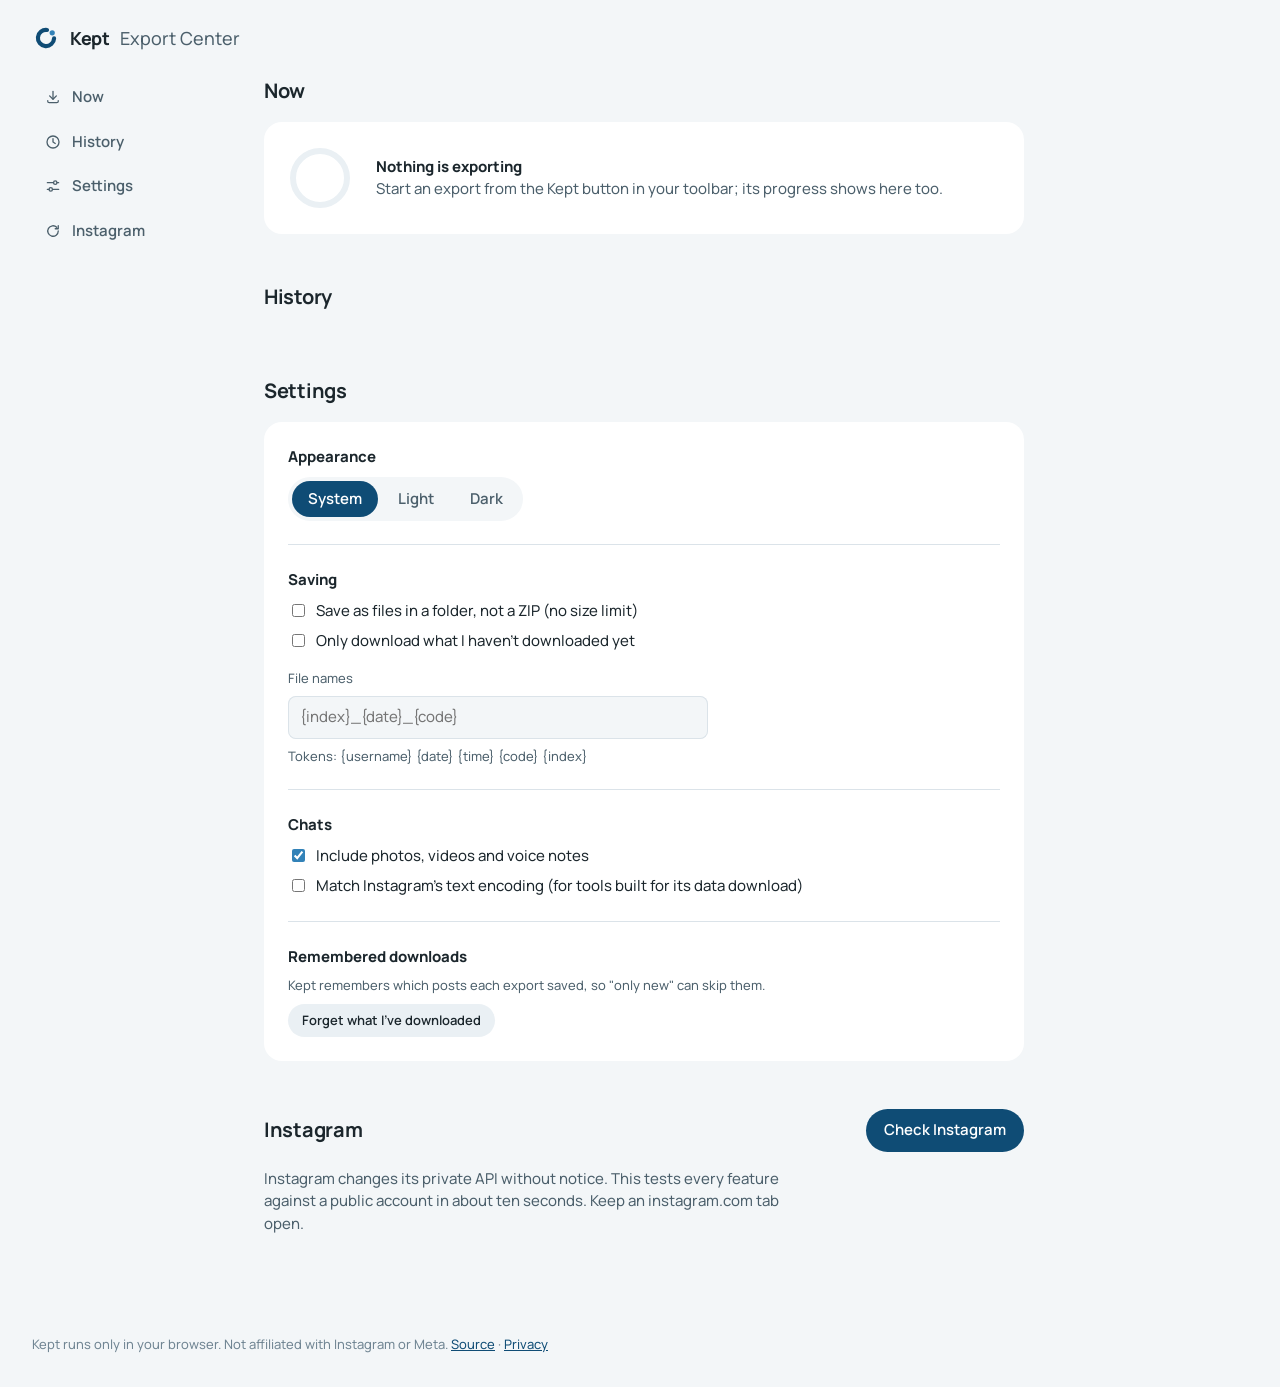
==== center.html @ 8fc308d4 "Release v4.0.0: Kept — new name, redesigned popup, Export Center IG Exporter is now Kept.  - Rename " ====
<!DOCTYPE html>
<html lang="en">
<head>
  <meta charset="UTF-8" />
  <meta name="viewport" content="width=device-width, initial-scale=1" />
  <title>Export Center · Kept</title>
  <link rel="icon" href="icons/icon32.png" />
  <link rel="stylesheet" href="styles/tokens.css" />
  <link rel="stylesheet" href="styles/center.css" />
</head>
<body>
  <header class="top">
    <svg class="logo" viewBox="0 0 256 256" aria-hidden="true"><use href="icons/ui.svg#mark" /></svg>
    <span class="brand">Kept</span>
    <span class="page-name">Export Center</span>
    <span class="version" id="version"></span>
  </header>

  <div class="layout">
    <nav class="side" aria-label="Sections">
      <a href="#now"><svg class="icon" aria-hidden="true"><use href="icons/ui.svg#download" /></svg>Now</a>
      <a href="#history"><svg class="icon" aria-hidden="true"><use href="icons/ui.svg#clock" /></svg>History</a>
      <a href="#settings"><svg class="icon" aria-hidden="true"><use href="icons/ui.svg#sliders" /></svg>Settings</a>
      <a href="#instagram"><svg class="icon" aria-hidden="true"><use href="icons/ui.svg#refresh" /></svg>Instagram</a>
    </nav>

    <main>
      <section id="now" aria-labelledby="nowTitle">
        <h1 id="nowTitle">Now</h1>
        <div class="card now" aria-live="polite">
          <div class="ring" id="nowRing" aria-hidden="true">
            <svg viewBox="0 0 64 64"><circle class="ring-track" cx="32" cy="32" r="27" /><circle class="ring-fill" cx="32" cy="32" r="27" pathLength="100" /></svg>
          </div>
          <div>
            <p class="now-label" id="nowLabel">Nothing is exporting</p>
            <p class="now-sub" id="nowSub">Start an export from the Kept button in your toolbar; its progress shows here too.</p>
          </div>
        </div>
      </section>

      <section id="history" aria-labelledby="historyTitle">
        <div class="section-head">
          <h1 id="historyTitle">History</h1>
          <button id="clearHistory" class="btn-ghost" hidden>Clear history</button>
        </div>
        <ul class="history" id="historyList"></ul>
        <div class="empty" id="historyEmpty" hidden>
          <svg class="icon" aria-hidden="true"><use href="icons/ui.svg#folder" /></svg>
          <p><b>No exports yet.</b> Everything you save with Kept is listed here, with a shortcut to its folder.</p>
        </div>
      </section>

      <section id="settings" aria-labelledby="settingsTitle">
        <h1 id="settingsTitle">Settings</h1>
        <div class="card settings">
          <div class="setting">
            <p class="setting-name" id="themeLabel">Appearance</p>
            <div class="segmented" role="radiogroup" aria-labelledby="themeLabel">
              <label><input type="radio" name="theme" value="system" checked /> <span>System</span></label>
              <label><input type="radio" name="theme" value="light" /> <span>Light</span></label>
              <label><input type="radio" name="theme" value="dark" /> <span>Dark</span></label>
            </div>
          </div>
          <div class="setting">
            <p class="setting-name">Saving</p>
            <label class="check"><input type="checkbox" id="sFolder" /> <span>Save as files in a folder, not a ZIP (no size limit)</span></label>
            <label class="check"><input type="checkbox" id="sOnlyNew" /> <span>Only download what I haven't downloaded yet</span></label>
            <label class="field-label" for="sPattern">File names</label>
            <input type="text" id="sPattern" placeholder="{index}_{date}_{code}" spellcheck="false" autocomplete="off" />
            <p class="hint">Tokens: {username} {date} {time} {code} {index}</p>
          </div>
          <div class="setting">
            <p class="setting-name">Chats</p>
            <label class="check"><input type="checkbox" id="sMedia" checked /> <span>Include photos, videos and voice notes</span></label>
            <label class="check"><input type="checkbox" id="sEncoding" /> <span>Match Instagram's text encoding (for tools built for its data download)</span></label>
          </div>
          <div class="setting">
            <p class="setting-name">Remembered downloads</p>
            <p class="hint" id="seenInfo">Kept remembers which posts each export saved, so "only new" can skip them.</p>
            <button id="forgetSeen" class="btn-ghost">Forget what I've downloaded</button>
          </div>
        </div>
      </section>

      <section id="instagram" aria-labelledby="igTitle">
        <div class="section-head">
          <h1 id="igTitle">Instagram</h1>
          <button id="runCheck" class="btn-primary">Check Instagram</button>
        </div>
        <p class="lead">Instagram changes its private API without notice. This tests every feature against a public account in about ten seconds. Keep an instagram.com tab open.</p>
        <ul class="checks" id="checkList"></ul>
        <p class="hint" id="checkSummary"></p>
      </section>
    </main>
  </div>

  <footer class="foot">Kept runs only in your browser. Not affiliated with Instagram or Meta. <a href="https://github.com/shakibbinkabir/kept" target="_blank" rel="noopener">Source</a> · <a href="https://github.com/shakibbinkabir/kept/blob/main/PRIVACY.md" target="_blank" rel="noopener">Privacy</a></footer>

  <div class="toast" id="toast" role="status"></div>
  <script src="center.js"></script>
</body>
</html>
---- styles/tokens.css ----
/* Kept design tokens: colour, type, spacing, corners, shadows and motion.
   Light and dark follow the system; data-theme="light" | "dark" on <html> forces one.
   Brand palette "Ink & sky": #1B262C ink, #0F4C75 deep, #3282B8 sky, #BBE1FA ice. */

@font-face {
  font-family: "Manrope";
  src: url("../fonts/manrope-latin.woff2") format("woff2");
  font-weight: 200 800;
  font-display: swap;
  unicode-range: U+0000-00FF, U+0131, U+0152-0153, U+02BB-02BC, U+02C6, U+02DA, U+02DC, U+0304, U+0308, U+0329, U+2000-206F, U+20AC, U+2122, U+2191, U+2193, U+2212, U+2215, U+FEFF, U+FFFD;
}
@font-face {
  font-family: "Manrope";
  src: url("../fonts/manrope-latin-ext.woff2") format("woff2");
  font-weight: 200 800;
  font-display: swap;
  unicode-range: U+0100-02BA, U+02BD-02C5, U+02C7-02CC, U+02CE-02D7, U+02DD-02FF, U+1D00-1DBF, U+1E00-1E9F, U+1EF2-1EFF, U+2020, U+20A0-20AB, U+20AD-20C0, U+2113, U+2C60-2C7F, U+A720-A7FF;
}

:root {
  /* Brand */
  --ink: #1b262c;
  --deep: #0f4c75;
  --sky: #3282b8;
  --ice: #bbe1fa;

  /* Type: one family; other scripts fall back to the system font */
  --font: "Manrope", system-ui, -apple-system, "Segoe UI", Roboto, sans-serif;
  --font-mono: ui-monospace, "SF Mono", "Cascadia Code", Consolas, monospace;
  --text-xs: 10px;
  --text-sm: 11px;
  --text-md: 13px;
  --text-lg: 15px;
  --text-xl: 20px;
  --text-2xl: 28px;
  --weight-regular: 450;
  --weight-medium: 600;
  --weight-bold: 750;
  --tracking-tight: -0.015em;

  /* Spacing: a 4 px grid */
  --space-1: 4px;
  --space-2: 8px;
  --space-3: 12px;
  --space-4: 16px;
  --space-5: 24px;
  --space-6: 32px;
  --space-7: 48px;

  /* Corners: round, like the mark */
  --radius-sm: 8px;
  --radius: 12px;
  --radius-lg: 18px;
  --radius-full: 999px;

  /* Motion */
  --ease: cubic-bezier(0.2, 0, 0, 1);
  --ease-out: cubic-bezier(0.16, 1, 0.3, 1);
  --ease-spring: cubic-bezier(0.34, 1.56, 0.64, 1);
  --dur-fast: 120ms;
  --dur: 200ms;
  --dur-slow: 360ms;

  /* Light theme */
  color-scheme: light;
  --bg: #f3f6f8;
  --surface: #ffffff;
  --surface-2: #eaf0f4;
  --border: #dbe3e9;
  --border-strong: #c3d0d9;
  --text: #1b262c;
  --text-dim: #4b5f6b;
  --text-faint: #6f8492;
  --accent: #0f4c75;
  --accent-hover: #0b3c5d;
  --accent-soft: rgba(50, 130, 184, 0.12);
  --on-accent: #ffffff;
  --focus: #3282b8;
  --danger: #b8334a;
  --danger-soft: rgba(184, 51, 74, 0.08);
  --success: #1d7f55;
  --warning: #96600a;
  --shadow-1: 0 1px 2px rgba(27, 38, 44, 0.06), 0 1px 1px rgba(27, 38, 44, 0.04);
  --shadow-2: 0 10px 30px rgba(27, 38, 44, 0.1), 0 2px 6px rgba(27, 38, 44, 0.06);
}

@media (prefers-color-scheme: dark) {
  :root:not([data-theme="light"]) {
    color-scheme: dark;
    --bg: #10181d;
    --surface: #1b262c;
    --surface-2: #223139;
    --border: #2a3943;
    --border-strong: #3a4d59;
    --text: #e6f1f7;
    --text-dim: #a1b5c1;
    --text-faint: #71899a;
    --accent: #bbe1fa;
    --accent-hover: #d4edfd;
    --accent-soft: rgba(187, 225, 250, 0.1);
    --on-accent: #1b262c;
    --focus: #3282b8;
    --danger: #ff8a99;
    --danger-soft: rgba(255, 138, 153, 0.1);
    --success: #5fd3a5;
    --warning: #f0c35a;
    --shadow-1: 0 1px 2px rgba(0, 0, 0, 0.3);
    --shadow-2: 0 12px 32px rgba(0, 0, 0, 0.4), 0 2px 6px rgba(0, 0, 0, 0.3);
  }
}
:root[data-theme="dark"] {
  color-scheme: dark;
  --bg: #10181d;
  --surface: #1b262c;
  --surface-2: #223139;
  --border: #2a3943;
  --border-strong: #3a4d59;
  --text: #e6f1f7;
  --text-dim: #a1b5c1;
  --text-faint: #71899a;
  --accent: #bbe1fa;
  --accent-hover: #d4edfd;
  --accent-soft: rgba(187, 225, 250, 0.1);
  --on-accent: #1b262c;
  --focus: #3282b8;
  --danger: #ff8a99;
  --danger-soft: rgba(255, 138, 153, 0.1);
  --success: #5fd3a5;
  --warning: #f0c35a;
  --shadow-1: 0 1px 2px rgba(0, 0, 0, 0.3);
  --shadow-2: 0 12px 32px rgba(0, 0, 0, 0.4), 0 2px 6px rgba(0, 0, 0, 0.3);
}

@media (prefers-reduced-motion: reduce) {
  :root {
    --dur-fast: 0ms;
    --dur: 0ms;
    --dur-slow: 0ms;
  }
}
---- styles/center.css ----
/* Kept Export Center. Built on styles/tokens.css. */
* { box-sizing: border-box; }
[hidden] { display: none !important; }
html { scroll-behavior: smooth; }
body { margin: 0; background: var(--bg); color: var(--text); font: var(--weight-regular) 15px / 1.5 var(--font); -webkit-font-smoothing: antialiased; }
:focus-visible { outline: 2px solid var(--focus); outline-offset: 2px; border-radius: var(--radius-sm); }
.icon { width: 18px; height: 18px; flex-shrink: 0; }
a { color: var(--accent); }
h1 { margin: 0; font-size: var(--text-xl); letter-spacing: var(--tracking-tight); }
p { margin: 0; }

.top { display: flex; align-items: center; gap: 10px; padding: var(--space-5) var(--space-6); }
.logo { width: 28px; height: 28px; color: var(--accent); }
.brand { font-weight: var(--weight-bold); font-size: 18px; letter-spacing: var(--tracking-tight); }
.page-name { color: var(--text-dim); font-size: 18px; }
.version { margin-left: auto; color: var(--text-faint); font-size: var(--text-sm); font-variant-numeric: tabular-nums; }

.layout { display: grid; grid-template-columns: 200px minmax(0, 760px); gap: var(--space-6); padding: 0 var(--space-6) var(--space-7); }
.side { position: sticky; top: var(--space-5); align-self: start; display: grid; gap: 2px; }
.side a { display: flex; align-items: center; gap: 10px; padding: 10px 12px; border-radius: var(--radius); color: var(--text-dim); text-decoration: none; font-weight: var(--weight-medium); transition: background var(--dur) var(--ease), color var(--dur) var(--ease); }
.side a:hover, .side a.on { background: var(--surface); color: var(--text); }
.side a.on .icon { color: var(--accent); }
main { display: grid; gap: var(--space-7); }
section { scroll-margin-top: var(--space-5); animation: rise var(--dur-slow) var(--ease-out) both; }
section h1 { margin-bottom: var(--space-4); }
.section-head { display: flex; align-items: center; justify-content: space-between; gap: var(--space-4); margin-bottom: var(--space-4); }
.section-head h1 { margin: 0; }
.lead { color: var(--text-dim); max-width: 60ch; margin-bottom: var(--space-4); }
.hint { color: var(--text-dim); font-size: var(--text-md); }

.card { background: var(--surface); border-radius: var(--radius-lg); padding: var(--space-5); }
.now { display: flex; align-items: center; gap: var(--space-5); }
.now-label { font-weight: var(--weight-bold); font-size: var(--text-lg); }
.now-sub { color: var(--text-dim); }
.ring { width: 64px; height: 64px; flex-shrink: 0; }
.ring svg { width: 64px; height: 64px; transform: rotate(-90deg); }
.ring circle { fill: none; stroke-width: 6; }
.ring-track { stroke: var(--surface-2); }
.ring-fill { stroke: var(--accent); stroke-linecap: round; stroke-dasharray: 100; stroke-dashoffset: calc(100 - var(--p, 0)); transition: stroke-dashoffset var(--dur-slow) var(--ease-out); }
.ring.active .ring-fill { stroke-dasharray: 26 74; stroke-dashoffset: 0; animation: spin 1.1s linear infinite; transform-origin: 32px 32px; }
.ring.ok .ring-fill { stroke: var(--success); --p: 100; }
.ring.fail .ring-fill { stroke: var(--danger); --p: 100; }

.history { list-style: none; margin: 0; padding: 0; display: grid; gap: var(--space-2); }
.history li { display: grid; grid-template-columns: auto 1fr auto; align-items: center; gap: var(--space-4); padding: var(--space-3) var(--space-4); background: var(--surface); border-radius: var(--radius); animation: rise var(--dur) var(--ease-out) both; }
.history .kind { display: grid; place-items: center; width: 36px; height: 36px; border-radius: 50%; background: var(--accent-soft); color: var(--accent); }
.history .name { font-weight: var(--weight-medium); overflow: hidden; text-overflow: ellipsis; white-space: nowrap; }
.history .meta { color: var(--text-dim); font-size: var(--text-md); }
.history .acts { display: flex; gap: 6px; }
.empty { display: flex; gap: var(--space-3); align-items: flex-start; padding: var(--space-5); background: var(--surface); border-radius: var(--radius-lg); color: var(--text-dim); }
.empty .icon { color: var(--accent); width: 22px; height: 22px; }
.empty b { color: var(--text); }

.settings { display: grid; gap: var(--space-5); }
.setting { display: grid; gap: var(--space-2); justify-items: start; }
.setting + .setting { padding-top: var(--space-5); box-shadow: 0 -1px 0 var(--border); }
.setting-name { font-weight: var(--weight-bold); }
.check { display: flex; gap: var(--space-2); align-items: flex-start; color: var(--text); cursor: pointer; }
.check input { accent-color: var(--sky); margin-top: 4px; }
.field-label { color: var(--text-dim); font-size: var(--text-md); margin-top: var(--space-2); }
input[type="text"] { width: min(100%, 420px); background: var(--bg); color: var(--text); border: 0; border-radius: var(--radius-sm); padding: 10px 12px; font: inherit; box-shadow: inset 0 0 0 1px var(--border); outline: none; }
input[type="text"]:focus { box-shadow: inset 0 0 0 2px var(--focus); }
.segmented { display: inline-flex; gap: 4px; padding: 4px; background: var(--bg); border-radius: var(--radius-full); }
.segmented label { cursor: pointer; }
.segmented input { position: absolute; opacity: 0; pointer-events: none; }
.segmented span { display: block; padding: 7px 16px; border-radius: var(--radius-full); color: var(--text-dim); font-weight: var(--weight-medium); transition: background var(--dur) var(--ease), color var(--dur) var(--ease); }
.segmented input:checked + span { background: var(--accent); color: var(--on-accent); }
.segmented input:focus-visible + span { outline: 2px solid var(--focus); outline-offset: 2px; }

.checks { list-style: none; margin: 0 0 var(--space-3); padding: 0; display: grid; gap: 4px; }
.checks li { display: flex; gap: var(--space-3); align-items: flex-start; padding: var(--space-3) var(--space-4); background: var(--surface); border-radius: var(--radius); }
.checks .dot { width: 10px; height: 10px; border-radius: 50%; background: var(--text-faint); margin-top: 7px; flex-shrink: 0; }
.checks .dot[data-state="running"] { background: var(--accent); animation: pulse 1.4s ease-in-out infinite; }
.checks .dot[data-state="ok"] { background: var(--success); }
.checks .dot[data-state="fail"] { background: var(--danger); }
.checks .detail { display: block; color: var(--text-dim); font-size: var(--text-md); word-break: break-word; }

.btn-primary, .btn-ghost { display: inline-flex; align-items: center; gap: 6px; border: 0; cursor: pointer; font: inherit; font-weight: var(--weight-medium); border-radius: var(--radius-full); transition: background var(--dur) var(--ease), transform var(--dur-fast) var(--ease); }
.btn-primary { background: var(--accent); color: var(--on-accent); padding: 10px 18px; }
.btn-primary:hover:not(:disabled) { background: var(--accent-hover); }
.btn-primary:disabled { background: var(--surface-2); color: var(--text-faint); cursor: not-allowed; }
.btn-ghost { background: var(--surface-2); color: var(--text); padding: 7px 14px; font-size: var(--text-md); }
.btn-ghost:hover:not(:disabled) { background: var(--border); }
.btn-ghost:disabled { color: var(--text-faint); cursor: not-allowed; }
.btn-primary:active:not(:disabled), .btn-ghost:active:not(:disabled) { transform: scale(0.97); }

.foot { padding: var(--space-5) var(--space-6) var(--space-6); color: var(--text-faint); font-size: var(--text-md); }
.toast { position: fixed; bottom: 24px; left: 50%; transform: translateX(-50%) translateY(20px); background: var(--text); color: var(--bg); padding: 9px 16px; border-radius: var(--radius-full); font-weight: var(--weight-medium); opacity: 0; pointer-events: none; transition: opacity var(--dur) var(--ease), transform var(--dur) var(--ease-spring); }
.toast.show { opacity: 1; transform: translateX(-50%) translateY(0); }

@keyframes spin { to { transform: rotate(360deg); } }
@keyframes pulse { 50% { opacity: 0.45; } }
@keyframes rise { from { opacity: 0; transform: translateY(8px); } }
@media (max-width: 760px) {
  .top, .layout, .foot { padding-left: var(--space-4); padding-right: var(--space-4); }
  .layout { grid-template-columns: 1fr; gap: var(--space-4); }
  .side { position: static; grid-auto-flow: column; overflow-x: auto; }
  .history li { grid-template-columns: auto 1fr; }
  .history .acts { grid-column: 1 / -1; }
}
@media (prefers-reduced-motion: reduce) {
  html { scroll-behavior: auto; }
  *, *::before, *::after { animation-duration: 1ms !important; animation-iteration-count: 1 !important; transition-duration: 1ms !important; }
}
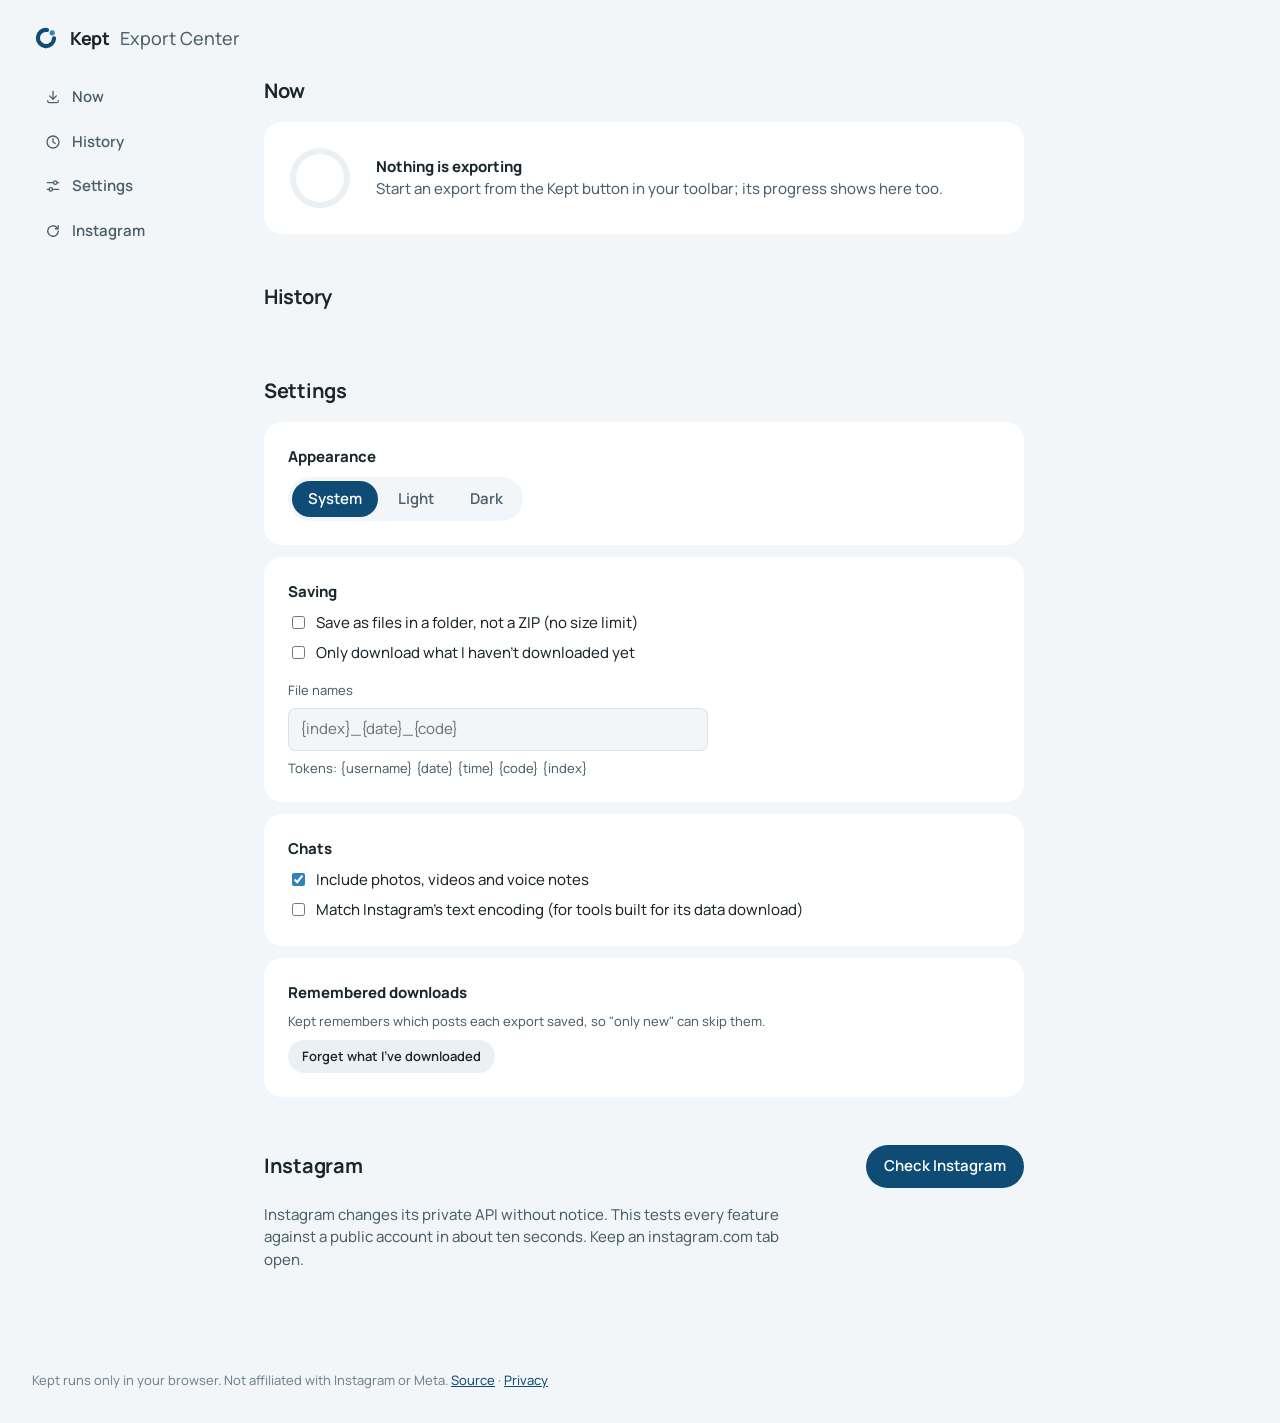
==== commit 05292d44: "Release v4.2.0: choose posts and highlights, offline gallery, name preview Pick before you export.  " ====
--- a/center.html
+++ b/center.html
@@ -52,8 +52,8 @@
 
       <section id="settings" aria-labelledby="settingsTitle">
         <h1 id="settingsTitle">Settings</h1>
-        <div class="card settings">
-          <div class="setting">
+        <div class="settings">
+          <div class="card setting">
             <p class="setting-name" id="themeLabel">Appearance</p>
             <div class="segmented" role="radiogroup" aria-labelledby="themeLabel">
               <label><input type="radio" name="theme" value="system" checked /> <span>System</span></label>
@@ -61,20 +61,21 @@
               <label><input type="radio" name="theme" value="dark" /> <span>Dark</span></label>
             </div>
           </div>
-          <div class="setting">
+          <div class="card setting">
             <p class="setting-name">Saving</p>
             <label class="check"><input type="checkbox" id="sFolder" /> <span>Save as files in a folder, not a ZIP (no size limit)</span></label>
             <label class="check"><input type="checkbox" id="sOnlyNew" /> <span>Only download what I haven't downloaded yet</span></label>
             <label class="field-label" for="sPattern">File names</label>
             <input type="text" id="sPattern" placeholder="{index}_{date}_{code}" spellcheck="false" autocomplete="off" />
             <p class="hint">Tokens: {username} {date} {time} {code} {index}</p>
+            <p class="preview" id="patternPreview" aria-live="polite"></p>
           </div>
-          <div class="setting">
+          <div class="card setting">
             <p class="setting-name">Chats</p>
             <label class="check"><input type="checkbox" id="sMedia" checked /> <span>Include photos, videos and voice notes</span></label>
             <label class="check"><input type="checkbox" id="sEncoding" /> <span>Match Instagram's text encoding (for tools built for its data download)</span></label>
           </div>
-          <div class="setting">
+          <div class="card setting">
             <p class="setting-name">Remembered downloads</p>
             <p class="hint" id="seenInfo">Kept remembers which posts each export saved, so "only new" can skip them.</p>
             <button id="forgetSeen" class="btn-ghost">Forget what I've downloaded</button>
@@ -97,6 +98,6 @@
   <footer class="foot">Kept runs only in your browser. Not affiliated with Instagram or Meta. <a href="https://github.com/shakibbinkabir/kept" target="_blank" rel="noopener">Source</a> · <a href="https://github.com/shakibbinkabir/kept/blob/main/PRIVACY.md" target="_blank" rel="noopener">Privacy</a></footer>
 
   <div class="toast" id="toast" role="status"></div>
-  <script src="center.js"></script>
+  <script type="module" src="center.js"></script>
 </body>
 </html>
--- a/styles/center.css
+++ b/styles/center.css
@@ -51,9 +51,10 @@
 .empty .icon { color: var(--accent); width: 22px; height: 22px; }
 .empty b { color: var(--text); }
 
-.settings { display: grid; gap: var(--space-5); }
+.settings { display: grid; gap: var(--space-3); }
 .setting { display: grid; gap: var(--space-2); justify-items: start; }
-.setting + .setting { padding-top: var(--space-5); box-shadow: 0 -1px 0 var(--border); }
+.preview { font-size: var(--text-md); color: var(--text); background: var(--bg); border-radius: var(--radius-sm); padding: 8px 12px; overflow-wrap: anywhere; }
+.preview:empty { display: none; }
 .setting-name { font-weight: var(--weight-bold); }
 .check { display: flex; gap: var(--space-2); align-items: flex-start; color: var(--text); cursor: pointer; }
 .check input { accent-color: var(--sky); margin-top: 4px; }
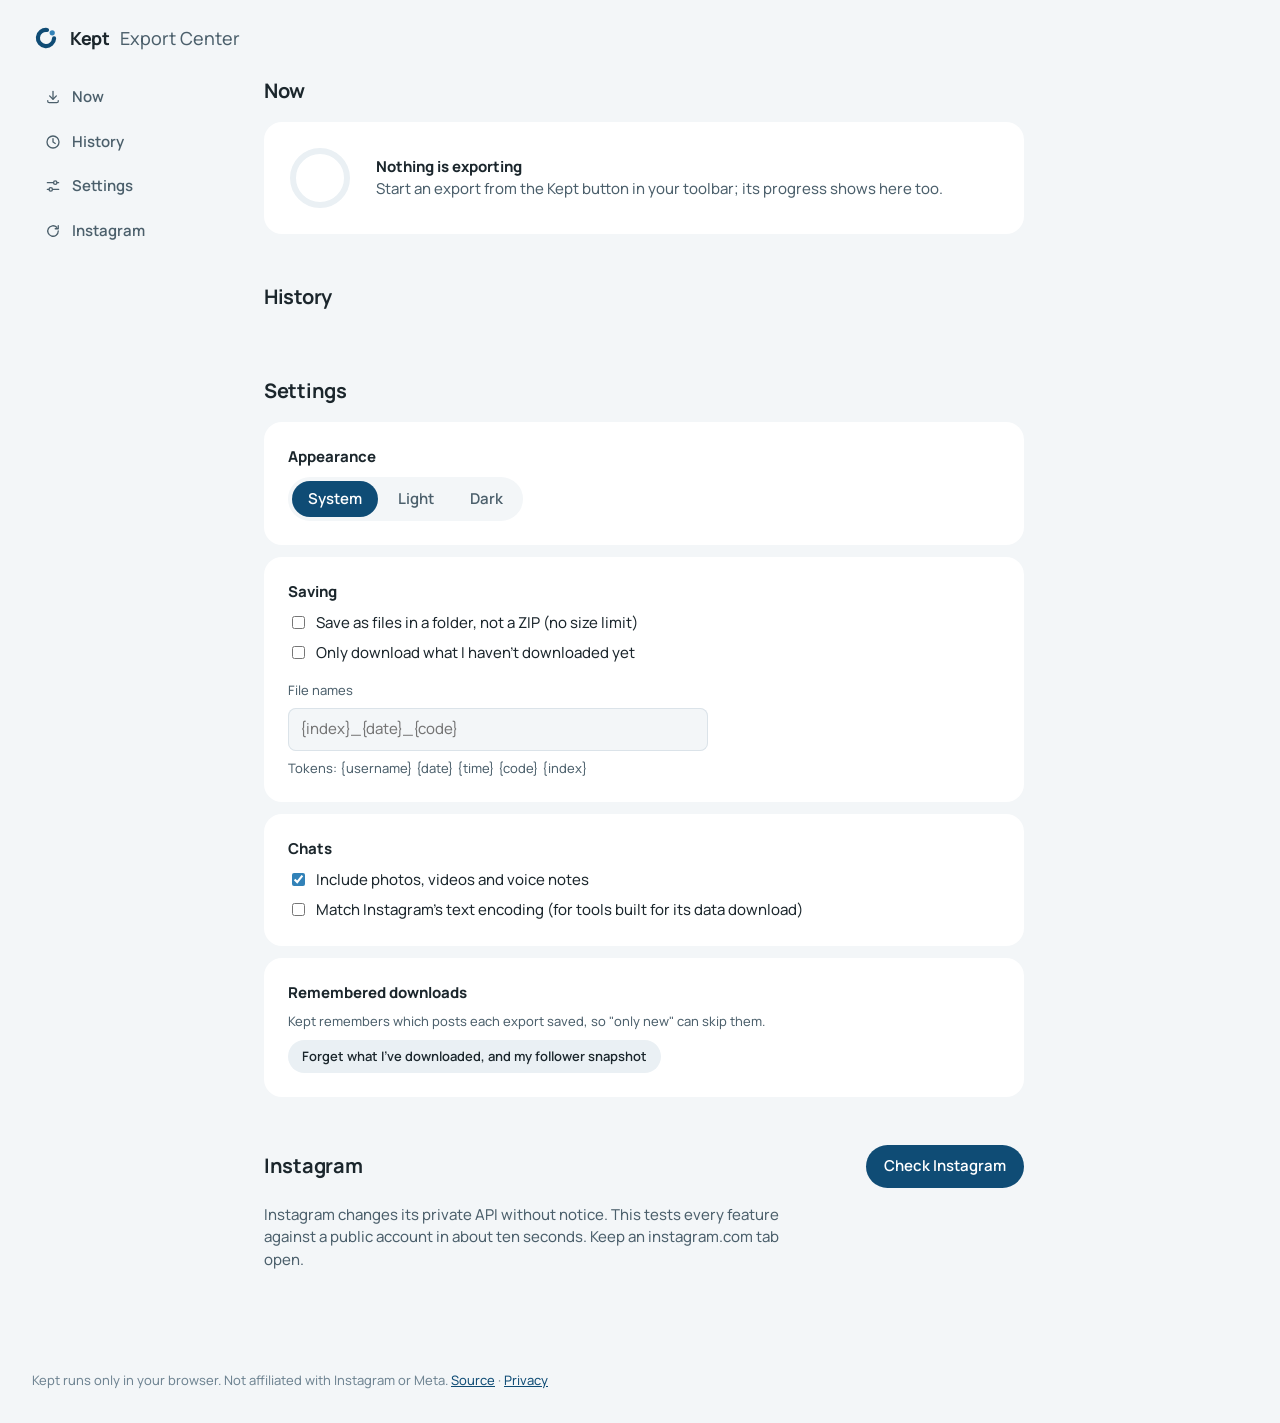
==== commit a7e5a3c5: "Release v4.6.0: followers and following CSV, snapshot comparison Your audience.  - src/audience.js +" ====
--- a/center.html
+++ b/center.html
@@ -78,7 +78,7 @@
           <div class="card setting">
             <p class="setting-name">Remembered downloads</p>
             <p class="hint" id="seenInfo">Kept remembers which posts each export saved, so "only new" can skip them.</p>
-            <button id="forgetSeen" class="btn-ghost">Forget what I've downloaded</button>
+            <button id="forgetSeen" class="btn-ghost">Forget what I've downloaded, and my follower snapshot</button>
           </div>
         </div>
       </section>
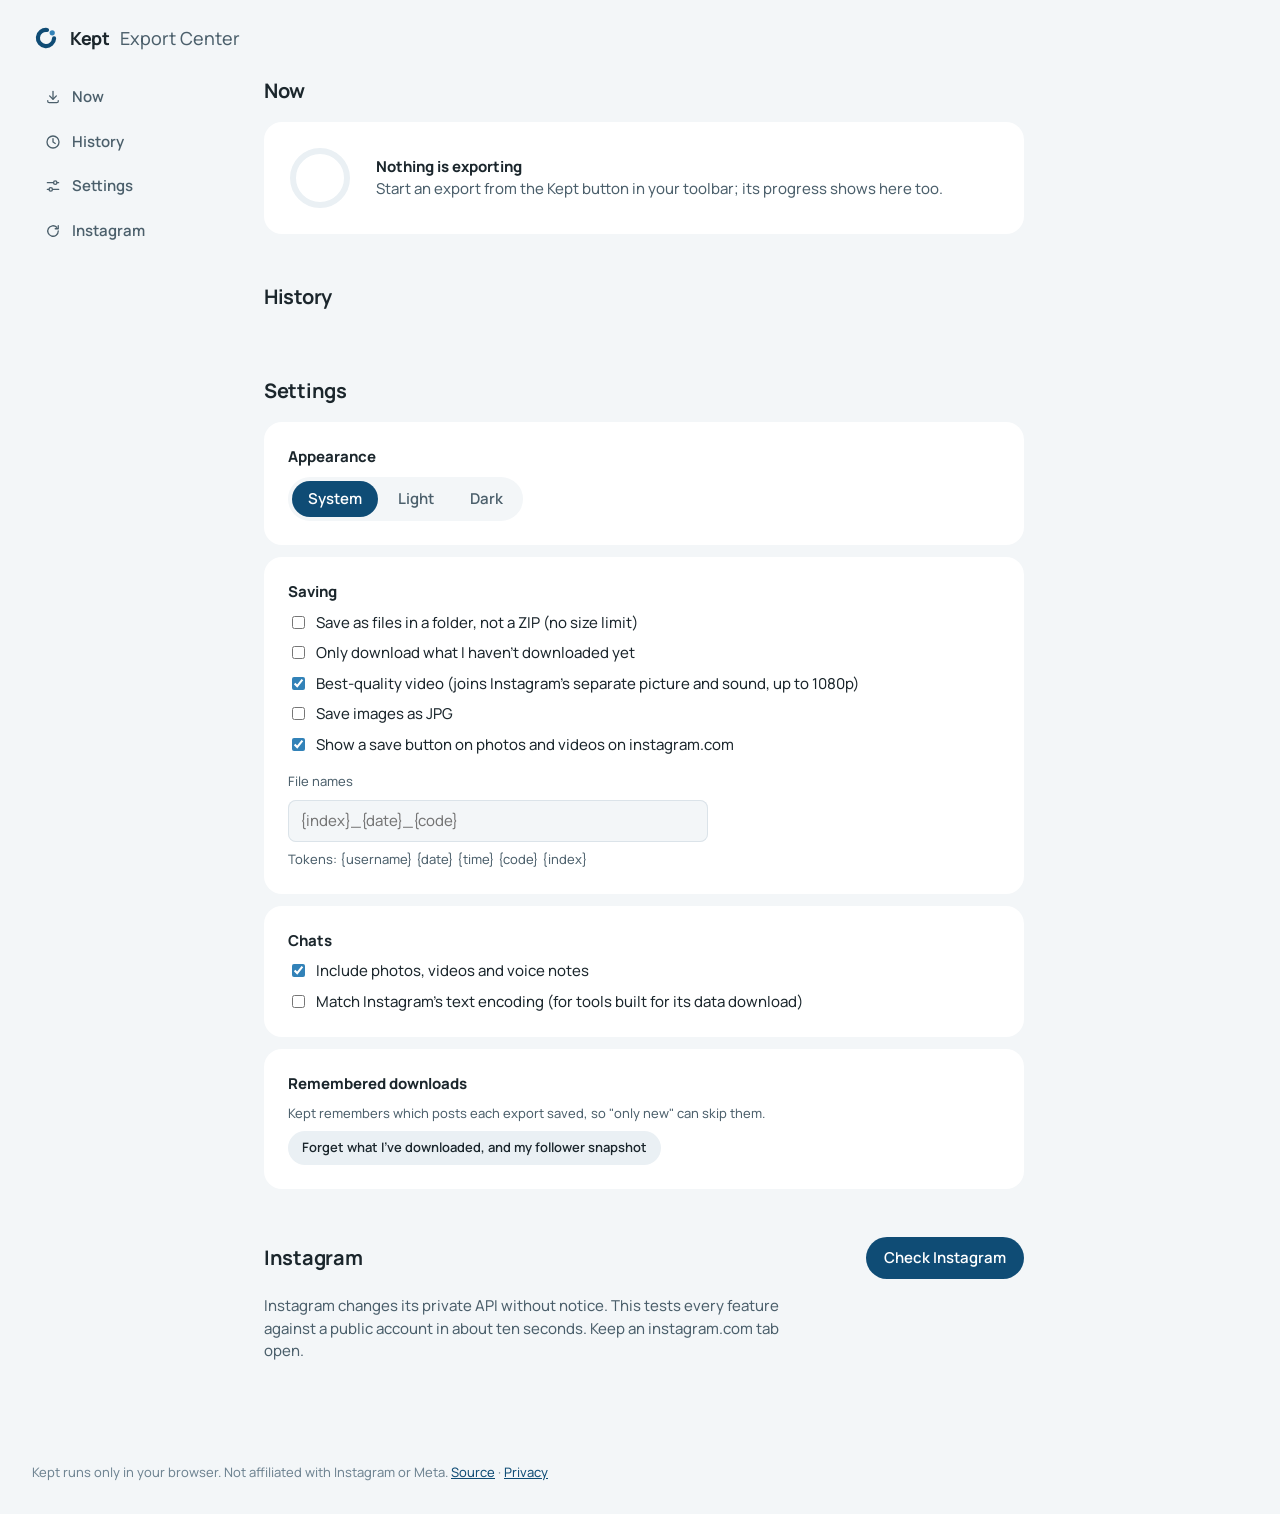
==== commit 694c9625: "Release v4.7.0: save button on instagram.com, best-quality video, JPG On Instagram itself.  - src/in" ====
--- a/center.html
+++ b/center.html
@@ -65,6 +65,9 @@
             <p class="setting-name">Saving</p>
             <label class="check"><input type="checkbox" id="sFolder" /> <span>Save as files in a folder, not a ZIP (no size limit)</span></label>
             <label class="check"><input type="checkbox" id="sOnlyNew" /> <span>Only download what I haven't downloaded yet</span></label>
+            <label class="check"><input type="checkbox" id="sBestVideo" checked /> <span>Best-quality video (joins Instagram's separate picture and sound, up to 1080p)</span></label>
+            <label class="check"><input type="checkbox" id="sJpg" /> <span>Save images as JPG</span></label>
+            <label class="check"><input type="checkbox" id="sInpage" checked /> <span>Show a save button on photos and videos on instagram.com</span></label>
             <label class="field-label" for="sPattern">File names</label>
             <input type="text" id="sPattern" placeholder="{index}_{date}_{code}" spellcheck="false" autocomplete="off" />
             <p class="hint">Tokens: {username} {date} {time} {code} {index}</p>
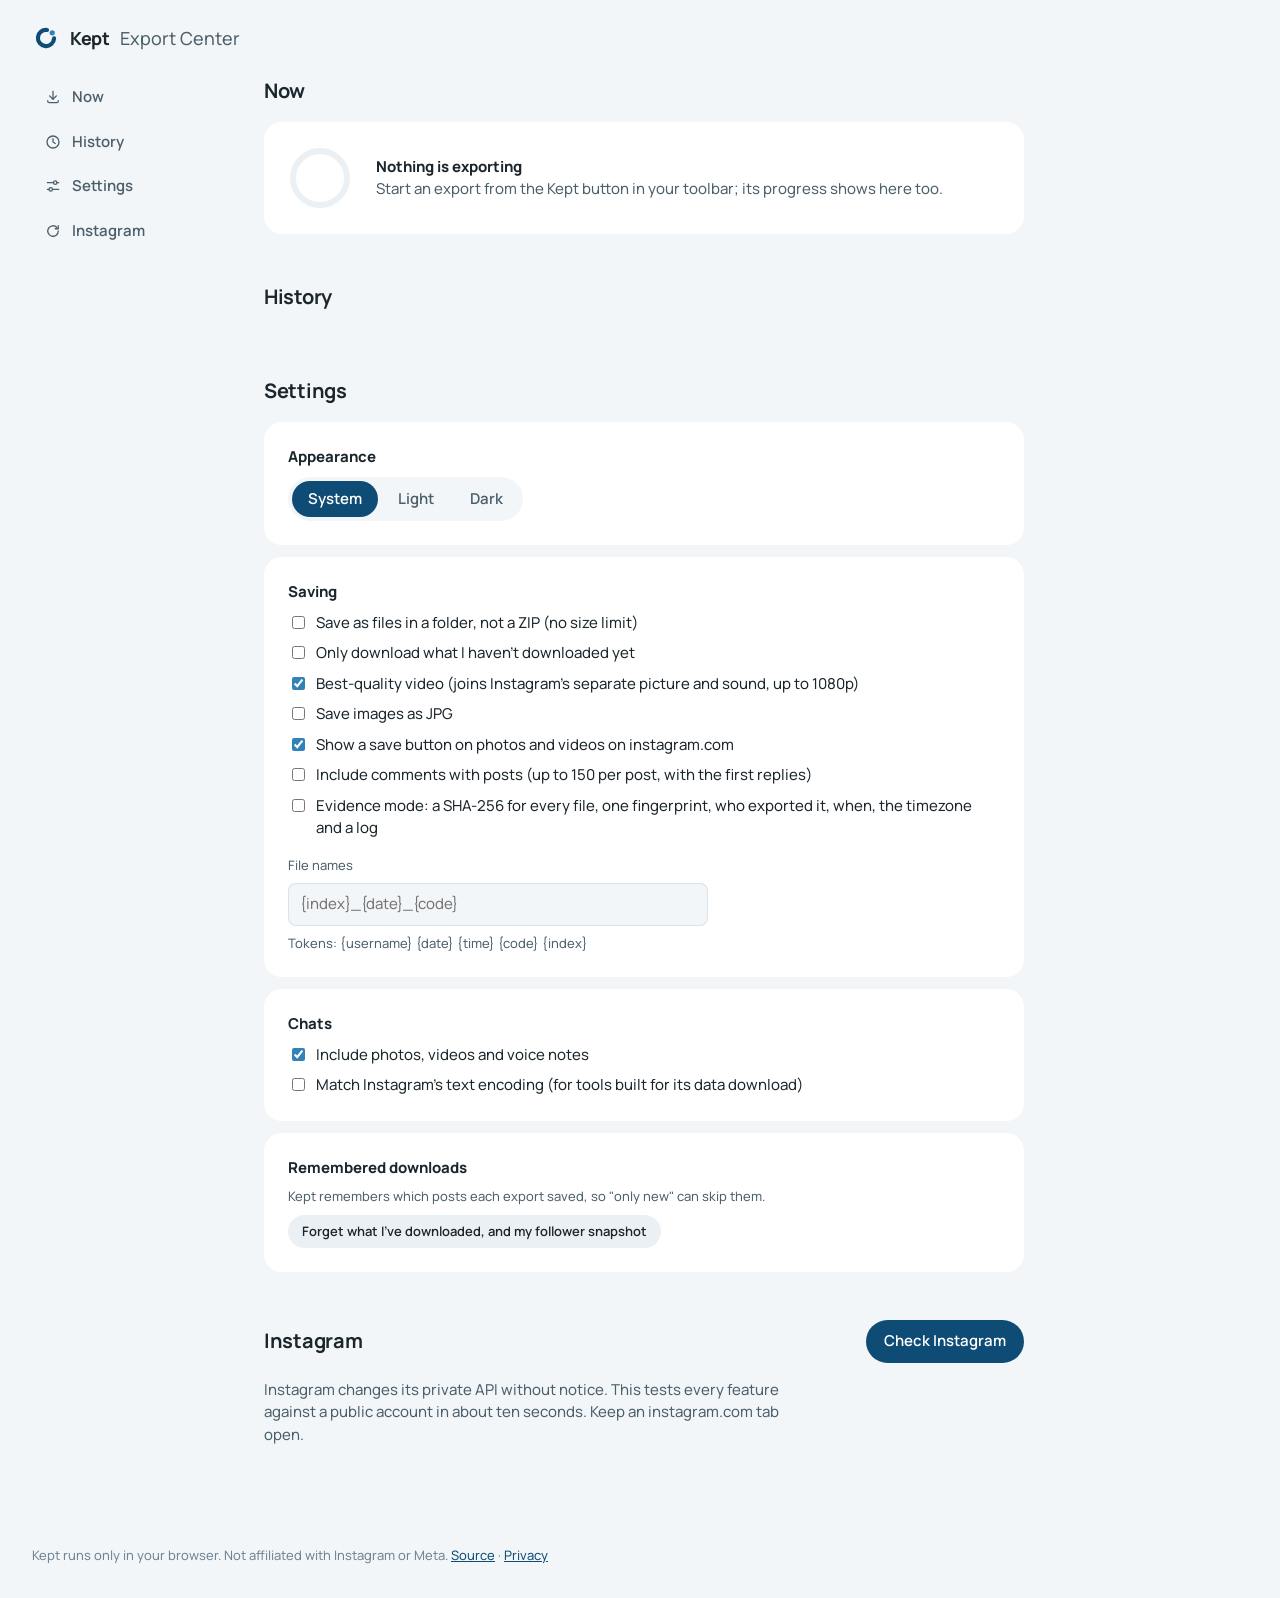
==== commit 9376554c: "Release v4.8.0: evidence mode and comments export Evidence and comments.  - src/evidence.js + test: " ====
--- a/center.html
+++ b/center.html
@@ -68,6 +68,8 @@
             <label class="check"><input type="checkbox" id="sBestVideo" checked /> <span>Best-quality video (joins Instagram's separate picture and sound, up to 1080p)</span></label>
             <label class="check"><input type="checkbox" id="sJpg" /> <span>Save images as JPG</span></label>
             <label class="check"><input type="checkbox" id="sInpage" checked /> <span>Show a save button on photos and videos on instagram.com</span></label>
+            <label class="check"><input type="checkbox" id="sComments" /> <span>Include comments with posts (up to 150 per post, with the first replies)</span></label>
+            <label class="check"><input type="checkbox" id="sEvidence" /> <span>Evidence mode: a SHA-256 for every file, one fingerprint, who exported it, when, the timezone and a log</span></label>
             <label class="field-label" for="sPattern">File names</label>
             <input type="text" id="sPattern" placeholder="{index}_{date}_{code}" spellcheck="false" autocomplete="off" />
             <p class="hint">Tokens: {username} {date} {time} {code} {index}</p>
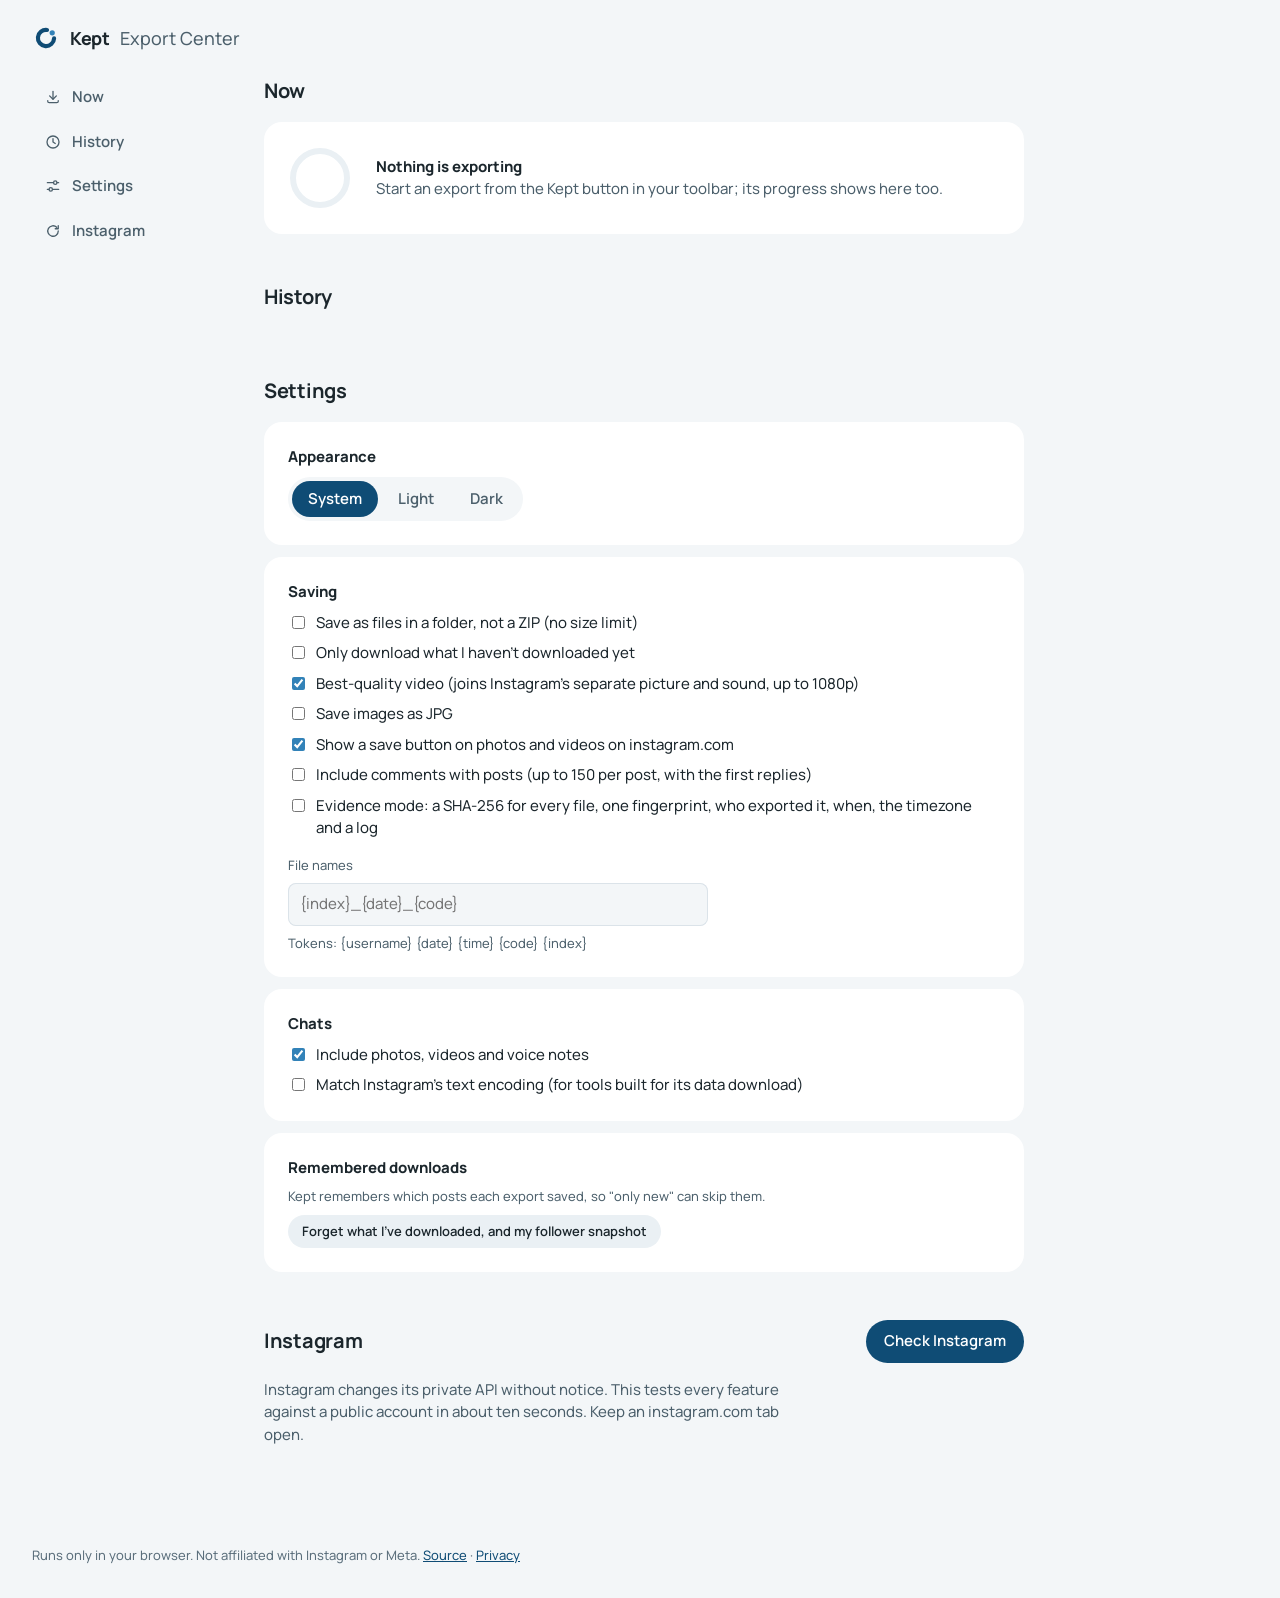
==== commit dfb3c224: "Release v4.9.0: Firefox, translations and accessibility - Firefox build (node firefox/build.mjs): sa" ====
--- a/center.html
+++ b/center.html
@@ -12,97 +12,98 @@
   <header class="top">
     <svg class="logo" viewBox="0 0 256 256" aria-hidden="true"><use href="icons/ui.svg#mark" /></svg>
     <span class="brand">Kept</span>
-    <span class="page-name">Export Center</span>
+    <span class="page-name" data-i18n="centerPage">Export Center</span>
     <span class="version" id="version"></span>
   </header>
 
   <div class="layout">
-    <nav class="side" aria-label="Sections">
-      <a href="#now"><svg class="icon" aria-hidden="true"><use href="icons/ui.svg#download" /></svg>Now</a>
-      <a href="#history"><svg class="icon" aria-hidden="true"><use href="icons/ui.svg#clock" /></svg>History</a>
-      <a href="#settings"><svg class="icon" aria-hidden="true"><use href="icons/ui.svg#sliders" /></svg>Settings</a>
-      <a href="#instagram"><svg class="icon" aria-hidden="true"><use href="icons/ui.svg#refresh" /></svg>Instagram</a>
+    <nav class="side" aria-label="Sections" data-i18n-aria="sections">
+      <a href="#now"><svg class="icon" aria-hidden="true"><use href="icons/ui.svg#download" /></svg><span data-i18n="navNow" data-i18n="navNow">Now</span></a>
+      <a href="#history"><svg class="icon" aria-hidden="true"><use href="icons/ui.svg#clock" /></svg><span data-i18n="navHistory" data-i18n="navHistory">History</span></a>
+      <a href="#settings"><svg class="icon" aria-hidden="true"><use href="icons/ui.svg#sliders" /></svg><span data-i18n="navSettings" data-i18n="navSettings">Settings</span></a>
+      <a href="#instagram"><svg class="icon" aria-hidden="true"><use href="icons/ui.svg#refresh" /></svg><span data-i18n="navInstagram" data-i18n="navInstagram">Instagram</span></a>
     </nav>
 
     <main>
       <section id="now" aria-labelledby="nowTitle">
-        <h1 id="nowTitle">Now</h1>
+        <h1 id="nowTitle" data-i18n="navNow">Now</h1>
         <div class="card now" aria-live="polite">
           <div class="ring" id="nowRing" aria-hidden="true">
             <svg viewBox="0 0 64 64"><circle class="ring-track" cx="32" cy="32" r="27" /><circle class="ring-fill" cx="32" cy="32" r="27" pathLength="100" /></svg>
           </div>
           <div>
-            <p class="now-label" id="nowLabel">Nothing is exporting</p>
-            <p class="now-sub" id="nowSub">Start an export from the Kept button in your toolbar; its progress shows here too.</p>
+            <p class="now-label" id="nowLabel" data-i18n="nothingExporting">Nothing is exporting</p>
+            <p class="now-sub" id="nowSub" data-i18n="nothingExportingSub">Start an export from the Kept button in your toolbar; its progress shows here too.</p>
           </div>
         </div>
       </section>
 
       <section id="history" aria-labelledby="historyTitle">
         <div class="section-head">
-          <h1 id="historyTitle">History</h1>
-          <button id="clearHistory" class="btn-ghost" hidden>Clear history</button>
+          <h1 id="historyTitle" data-i18n="navHistory">History</h1>
+          <button id="clearHistory" class="btn-ghost" hidden data-i18n="clearHistory">Clear history</button>
         </div>
         <ul class="history" id="historyList"></ul>
         <div class="empty" id="historyEmpty" hidden>
           <svg class="icon" aria-hidden="true"><use href="icons/ui.svg#folder" /></svg>
-          <p><b>No exports yet.</b> Everything you save with Kept is listed here, with a shortcut to its folder.</p>
+          <p><b data-i18n="noExports">No exports yet.</b> <span data-i18n="noExportsText">Everything you save with Kept is listed here, with a shortcut to its folder.</span></p>
         </div>
       </section>
 
       <section id="settings" aria-labelledby="settingsTitle">
-        <h1 id="settingsTitle">Settings</h1>
+        <h1 id="settingsTitle" data-i18n="navSettings">Settings</h1>
         <div class="settings">
           <div class="card setting">
-            <p class="setting-name" id="themeLabel">Appearance</p>
+            <p class="setting-name" id="themeLabel" data-i18n="appearance">Appearance</p>
             <div class="segmented" role="radiogroup" aria-labelledby="themeLabel">
-              <label><input type="radio" name="theme" value="system" checked /> <span>System</span></label>
-              <label><input type="radio" name="theme" value="light" /> <span>Light</span></label>
-              <label><input type="radio" name="theme" value="dark" /> <span>Dark</span></label>
+              <label><input type="radio" name="theme" value="system" checked /> <span data-i18n="themeSystem">System</span></label>
+              <label><input type="radio" name="theme" value="light" /> <span data-i18n="themeLight">Light</span></label>
+              <label><input type="radio" name="theme" value="dark" /> <span data-i18n="themeDark">Dark</span></label>
             </div>
           </div>
           <div class="card setting">
-            <p class="setting-name">Saving</p>
-            <label class="check"><input type="checkbox" id="sFolder" /> <span>Save as files in a folder, not a ZIP (no size limit)</span></label>
-            <label class="check"><input type="checkbox" id="sOnlyNew" /> <span>Only download what I haven't downloaded yet</span></label>
-            <label class="check"><input type="checkbox" id="sBestVideo" checked /> <span>Best-quality video (joins Instagram's separate picture and sound, up to 1080p)</span></label>
-            <label class="check"><input type="checkbox" id="sJpg" /> <span>Save images as JPG</span></label>
-            <label class="check"><input type="checkbox" id="sInpage" checked /> <span>Show a save button on photos and videos on instagram.com</span></label>
-            <label class="check"><input type="checkbox" id="sComments" /> <span>Include comments with posts (up to 150 per post, with the first replies)</span></label>
-            <label class="check"><input type="checkbox" id="sEvidence" /> <span>Evidence mode: a SHA-256 for every file, one fingerprint, who exported it, when, the timezone and a log</span></label>
-            <label class="field-label" for="sPattern">File names</label>
+            <p class="setting-name" data-i18n="saving">Saving</p>
+            <label class="check"><input type="checkbox" id="sFolder" /> <span data-i18n="optFolder">Save as files in a folder, not a ZIP (no size limit)</span></label>
+            <label class="check"><input type="checkbox" id="sOnlyNew" /> <span data-i18n="setOnlyNew">Only download what I haven't downloaded yet</span></label>
+            <label class="check"><input type="checkbox" id="sBestVideo" checked /> <span data-i18n="setBestVideo">Best-quality video (joins Instagram's separate picture and sound, up to 1080p)</span></label>
+            <label class="check"><input type="checkbox" id="sJpg" /> <span data-i18n="optJpg">Save images as JPG</span></label>
+            <label class="check"><input type="checkbox" id="sInpage" checked /> <span data-i18n="setInpage">Show a save button on photos and videos on instagram.com</span></label>
+            <label class="check"><input type="checkbox" id="sComments" /> <span data-i18n="setComments">Include comments with posts (up to 150 per post, with the first replies)</span></label>
+            <label class="check"><input type="checkbox" id="sEvidence" /> <span data-i18n="setEvidence">Evidence mode: a SHA-256 for every file, one fingerprint, who exported it, when, the timezone and a log</span></label>
+            <label class="field-label" for="sPattern" data-i18n="fileNames">File names</label>
             <input type="text" id="sPattern" placeholder="{index}_{date}_{code}" spellcheck="false" autocomplete="off" />
-            <p class="hint">Tokens: {username} {date} {time} {code} {index}</p>
+            <p class="hint" data-i18n="tokens">Tokens: {username} {date} {time} {code} {index}</p>
             <p class="preview" id="patternPreview" aria-live="polite"></p>
           </div>
           <div class="card setting">
-            <p class="setting-name">Chats</p>
-            <label class="check"><input type="checkbox" id="sMedia" checked /> <span>Include photos, videos and voice notes</span></label>
-            <label class="check"><input type="checkbox" id="sEncoding" /> <span>Match Instagram's text encoding (for tools built for its data download)</span></label>
+            <p class="setting-name" data-i18n="chats">Chats</p>
+            <label class="check"><input type="checkbox" id="sMedia" checked /> <span data-i18n="optMedia">Include photos, videos and voice notes</span></label>
+            <label class="check"><input type="checkbox" id="sEncoding" /> <span data-i18n="setEncoding">Match Instagram's text encoding (for tools built for its data download)</span></label>
           </div>
           <div class="card setting">
-            <p class="setting-name">Remembered downloads</p>
-            <p class="hint" id="seenInfo">Kept remembers which posts each export saved, so "only new" can skip them.</p>
-            <button id="forgetSeen" class="btn-ghost">Forget what I've downloaded, and my follower snapshot</button>
+            <p class="setting-name" data-i18n="remembered">Remembered downloads</p>
+            <p class="hint" id="seenInfo" data-i18n="seenInfo">Kept remembers which posts each export saved, so "only new" can skip them.</p>
+            <button id="forgetSeen" class="btn-ghost" data-i18n="forgetSeen">Forget what I've downloaded, and my follower snapshot</button>
           </div>
         </div>
       </section>
 
       <section id="instagram" aria-labelledby="igTitle">
         <div class="section-head">
-          <h1 id="igTitle">Instagram</h1>
-          <button id="runCheck" class="btn-primary">Check Instagram</button>
+          <h1 id="igTitle" data-i18n="navInstagram">Instagram</h1>
+          <button id="runCheck" class="btn-primary" data-i18n="checkInstagram">Check Instagram</button>
         </div>
-        <p class="lead">Instagram changes its private API without notice. This tests every feature against a public account in about ten seconds. Keep an instagram.com tab open.</p>
+        <p class="lead" data-i18n="checkLead">Instagram changes its private API without notice. This tests every feature against a public account in about ten seconds. Keep an instagram.com tab open.</p>
         <ul class="checks" id="checkList"></ul>
         <p class="hint" id="checkSummary"></p>
       </section>
     </main>
   </div>
 
-  <footer class="foot">Kept runs only in your browser. Not affiliated with Instagram or Meta. <a href="https://github.com/shakibbinkabir/kept" target="_blank" rel="noopener">Source</a> · <a href="https://github.com/shakibbinkabir/kept/blob/main/PRIVACY.md" target="_blank" rel="noopener">Privacy</a></footer>
+  <footer class="foot"><span data-i18n="footerNote">Runs only in your browser. Not affiliated with Instagram or Meta.</span> <a href="https://github.com/shakibbinkabir/kept" target="_blank" rel="noopener" data-i18n="source">Source</a> · <a href="https://github.com/shakibbinkabir/kept/blob/main/PRIVACY.md" target="_blank" rel="noopener" data-i18n="privacy">Privacy</a></footer>
 
   <div class="toast" id="toast" role="status"></div>
+  <script src="src/i18n.js"></script>
   <script type="module" src="center.js"></script>
 </body>
 </html>
--- a/styles/tokens.css
+++ b/styles/tokens.css
@@ -70,7 +70,7 @@
   --border-strong: #c3d0d9;
   --text: #1b262c;
   --text-dim: #4b5f6b;
-  --text-faint: #6f8492;
+  --text-faint: #5a6e7b;
   --accent: #0f4c75;
   --accent-hover: #0b3c5d;
   --accent-soft: rgba(50, 130, 184, 0.12);
--- a/styles/center.css
+++ b/styles/center.css
@@ -13,7 +13,7 @@
 .logo { width: 28px; height: 28px; color: var(--accent); }
 .brand { font-weight: var(--weight-bold); font-size: 18px; letter-spacing: var(--tracking-tight); }
 .page-name { color: var(--text-dim); font-size: 18px; }
-.version { margin-left: auto; color: var(--text-faint); font-size: var(--text-sm); font-variant-numeric: tabular-nums; }
+.version { margin-inline-start: auto; color: var(--text-faint); font-size: var(--text-sm); font-variant-numeric: tabular-nums; }
 
 .layout { display: grid; grid-template-columns: 200px minmax(0, 760px); gap: var(--space-6); padding: 0 var(--space-6) var(--space-7); }
 .side { position: sticky; top: var(--space-5); align-self: start; display: grid; gap: 2px; }
@@ -61,6 +61,7 @@
 .field-label { color: var(--text-dim); font-size: var(--text-md); margin-top: var(--space-2); }
 input[type="text"] { width: min(100%, 420px); background: var(--bg); color: var(--text); border: 0; border-radius: var(--radius-sm); padding: 10px 12px; font: inherit; box-shadow: inset 0 0 0 1px var(--border); outline: none; }
 input[type="text"]:focus { box-shadow: inset 0 0 0 2px var(--focus); }
+#sPattern { direction: ltr; }
 .segmented { display: inline-flex; gap: 4px; padding: 4px; background: var(--bg); border-radius: var(--radius-full); }
 .segmented label { cursor: pointer; }
 .segmented input { position: absolute; opacity: 0; pointer-events: none; }
